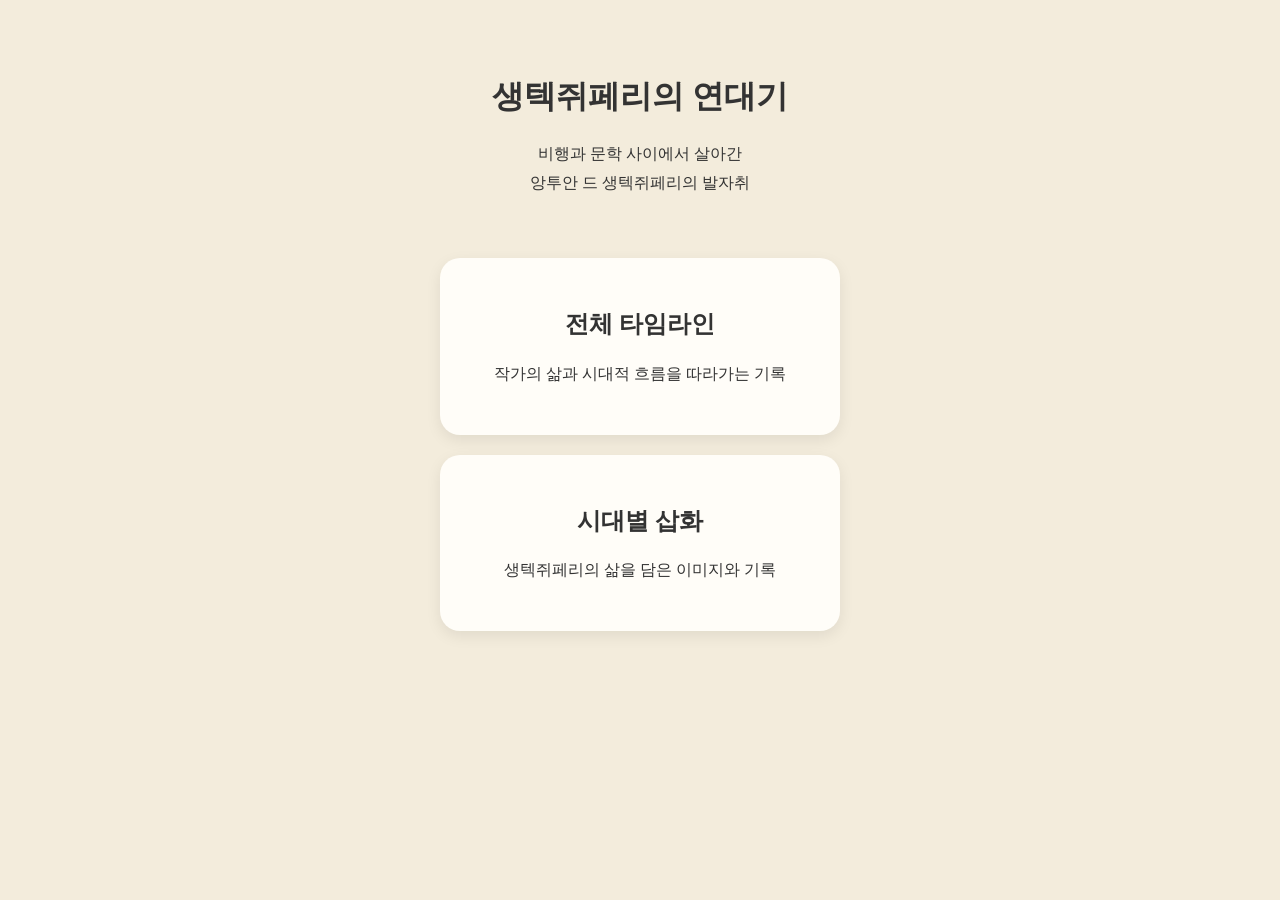
==== index.html @ 115aeea3 "Add files via upload" ====
<!DOCTYPE html>
<html lang="ko">

<head>
<meta charset="UTF-8">
<title>생텍쥐페리의 연대기</title>
<link rel="stylesheet" href="style.css">
</head>

<body>


<header class="main-header">

<h1>생텍쥐페리의 연대기</h1>

<p>
비행과 문학 사이에서 살아간<br>
앙투안 드 생텍쥐페리의 발자취
</p>

</header>



<main>


<div class="menu" onclick="openPage('timeline')">

<h2>전체 타임라인</h2>

<p>
작가의 삶과 시대적 흐름을 따라가는 기록
</p>

</div>



<div class="menu" onclick="openPage('illustration')">

<h2>시대별 삽화</h2>

<p>
생텍쥐페리의 삶을 담은 이미지와 기록
</p>

</div>


</main>



<script src="script.js"></script>

</body>

</html>
---- style.css ----
body{

margin:0;

padding:25px 20px;

background:#f3ecdc;

font-family:"Noto Serif KR", serif;

text-align:center;

color:#333;

}



/* 첫 화면 */

.main-header{

margin-top:50px;

margin-bottom:60px;

}



h1{

font-size:32px;

}



p{

line-height:1.8;

}



.menu{

background:#fffdf8;

max-width:360px;

margin:20px auto;

padding:30px 20px;

border-radius:20px;

box-shadow:0 5px 15px rgba(0,0,0,0.08);

}



/* 돌아가기 */

.back-button{

display:inline-block;

padding:12px 30px;

margin-bottom:35px;

background:#fffdf8;

color:#333;

text-decoration:none;

border-radius:30px;

font-size:15px;

box-shadow:0 4px 12px rgba(0,0,0,0.08);

}



/* 타임라인 */

.page-title{

margin-bottom:40px;

}



.timeline{

max-width:650px;

margin:auto;

}



.event{

background:#fffdf8;

padding:25px;

margin:25px 0;

border-radius:18px;

text-align:left;

box-shadow:0 4px 12px rgba(0,0,0,0.07);

}



.event span{

font-size:14px;

color:#888;

}



.event h2{

margin:10px 0;

}



/* 삽화 */

.gallery{

display:grid;

grid-template-columns:repeat(2,1fr);

gap:15px;

}



.image-box{

aspect-ratio:1/1;

background:#ddd;

border-radius:15px;

display:flex;

justify-content:center;

align-items:center;

font-size:14px;

color:#777;

}



section{

margin:50px 0;

}



.description{

color:#666;

}



@media(max-width:500px){

h1{

font-size:26px;

}


.event{

padding:20px;

}


.gallery{

gap:12px;

}

}
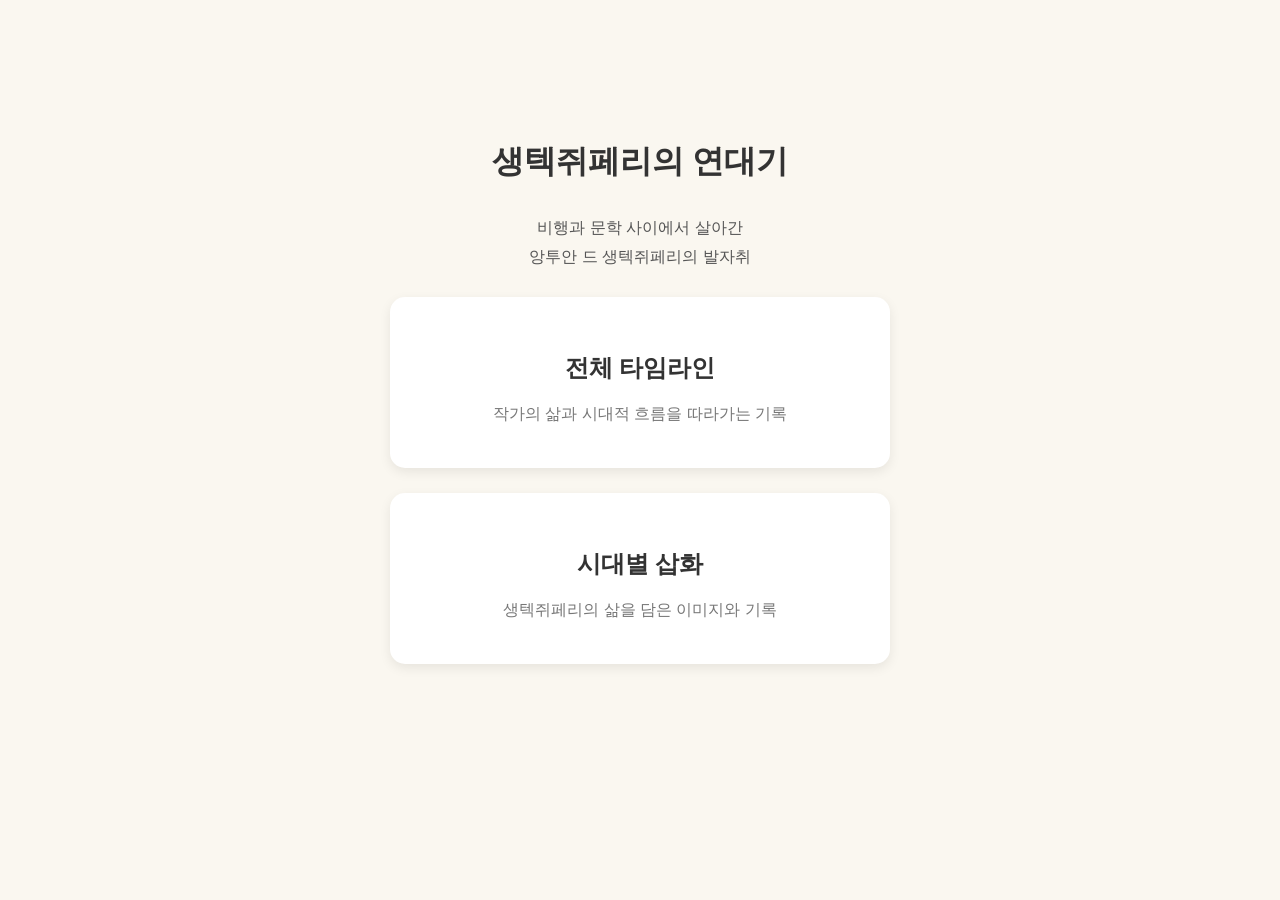
==== commit 8044f000: "Add files via upload" ====
--- a/index.html
+++ b/index.html
@@ -2,58 +2,67 @@
 <html lang="ko">
 
 <head>
+
 <meta charset="UTF-8">
+<meta name="viewport" content="width=device-width, initial-scale=1.0">
+
 <title>생텍쥐페리의 연대기</title>
+
 <link rel="stylesheet" href="style.css">
+
 </head>
+
 
 <body>
 
 
-<header class="main-header">
+<div class="main">
 
-<h1>생텍쥐페리의 연대기</h1>
 
-<p>
+<h1>
+생텍쥐페리의 연대기
+</h1>
+
+
+<p class="intro">
 비행과 문학 사이에서 살아간<br>
 앙투안 드 생텍쥐페리의 발자취
 </p>
 
-</header>
 
 
+<a href="timeline.html" class="home-card">
 
-<main>
-
-
-<div class="menu" onclick="openPage('timeline')">
-
-<h2>전체 타임라인</h2>
+<h2>
+전체 타임라인
+</h2>
 
 <p>
 작가의 삶과 시대적 흐름을 따라가는 기록
 </p>
 
-</div>
+</a>
 
 
 
-<div class="menu" onclick="openPage('illustration')">
 
-<h2>시대별 삽화</h2>
+<a href="illustration.html" class="home-card">
+
+<h2>
+시대별 삽화
+</h2>
 
 <p>
 생텍쥐페리의 삶을 담은 이미지와 기록
 </p>
 
+</a>
+
+
+
 </div>
 
 
-</main>
-
-
-
-<script src="script.js"></script>
 
 </body>
 
--- a/style.css
+++ b/style.css
@@ -1,221 +1,391 @@
-body{
-
-margin:0;
-
-padding:25px 20px;
-
-background:#f3ecdc;
-
-font-family:"Noto Serif KR", serif;
-
-text-align:center;
-
-color:#333;
-
-}
-
-
-
-/* 첫 화면 */
-
-.main-header{
-
-margin-top:50px;
-
-margin-bottom:60px;
-
-}
-
-
-
-h1{
-
-font-size:32px;
-
-}
-
-
-
-p{
-
-line-height:1.8;
-
-}
-
-
-
-.menu{
-
-background:#fffdf8;
-
-max-width:360px;
-
-margin:20px auto;
-
-padding:30px 20px;
-
-border-radius:20px;
-
-box-shadow:0 5px 15px rgba(0,0,0,0.08);
-
-}
-
-
-
-/* 돌아가기 */
-
-.back-button{
-
-display:inline-block;
-
-padding:12px 30px;
-
-margin-bottom:35px;
-
-background:#fffdf8;
-
-color:#333;
-
-text-decoration:none;
-
-border-radius:30px;
-
-font-size:15px;
-
-box-shadow:0 4px 12px rgba(0,0,0,0.08);
-
-}
+* {
+    box-sizing: border-box;
+}
+
+
+body {
+    margin: 0;
+    padding: 20px;
+    font-family: sans-serif;
+    background: #faf7f0;
+    color: #333;
+}
+
+
+h1 {
+    text-align: center;
+    margin-top: 20px;
+}
+
+
+h2 {
+    margin-top: 30px;
+}
+
+
+p {
+    line-height: 1.7;
+}
+
+
+
+.main {
+    text-align: center;
+    padding-top: 100px;
+}
+
+
+.subtitle {
+    color: #777;
+}
+
+
+
+
+.menu {
+    margin-top: 50px;
+    display: flex;
+    flex-direction: column;
+    gap: 20px;
+    align-items: center;
+}
+
+
+
+.menu-button,
+.small-button,
+.back-button {
+
+    text-decoration: none;
+    color: white;
+    background: #333;
+    padding: 12px 24px;
+    border-radius: 30px;
+    display: inline-block;
+
+}
+
+
+
+.menu-button:hover,
+.small-button:hover,
+.back-button:hover {
+
+    opacity: 0.7;
+
+}
+
+
+
+
+.page-header {
+
+    text-align: center;
+    margin-bottom: 40px;
+
+}
+
+
 
 
 
 /* 타임라인 */
 
-.page-title{
-
-margin-bottom:40px;
-
-}
-
-
-
-.timeline{
-
-max-width:650px;
-
-margin:auto;
-
-}
-
-
-
-.event{
-
-background:#fffdf8;
-
-padding:25px;
-
-margin:25px 0;
-
-border-radius:18px;
-
-text-align:left;
-
-box-shadow:0 4px 12px rgba(0,0,0,0.07);
-
-}
-
-
-
-.event span{
-
-font-size:14px;
-
-color:#888;
-
-}
-
-
-
-.event h2{
-
-margin:10px 0;
-
-}
+.timeline {
+
+    position: relative;
+    max-width: 600px;
+    margin: auto;
+    padding-left: 40px;
+
+}
+
+
+
+.timeline::before {
+
+    content: "";
+    position: absolute;
+    left: 15px;
+    top: 0;
+    width: 2px;
+    height: 100%;
+    background: #555;
+
+}
+
+
+
+.event {
+
+    position: relative;
+    margin-bottom: 50px;
+
+}
+
+
+
+.dot {
+
+    position: absolute;
+    left: -33px;
+    top: 5px;
+
+    width: 16px;
+    height: 16px;
+
+    background: #333;
+    border-radius: 50%;
+
+}
+
+
+
+
+.event h2 {
+
+    margin: 0;
+
+}
+
+
+
+
+.small-button {
+
+    margin-top: 15px;
+    font-size: 14px;
+
+}
+
 
 
 
 /* 삽화 */
 
-.gallery{
-
-display:grid;
-
-grid-template-columns:repeat(2,1fr);
-
-gap:15px;
-
-}
-
-
-
-.image-box{
-
-aspect-ratio:1/1;
-
-background:#ddd;
-
-border-radius:15px;
-
-display:flex;
-
-justify-content:center;
-
-align-items:center;
-
-font-size:14px;
-
-color:#777;
-
-}
-
-
-
-section{
-
-margin:50px 0;
-
-}
-
-
-
-.description{
-
-color:#666;
-
-}
-
-
-
-@media(max-width:500px){
-
-h1{
-
-font-size:26px;
-
-}
-
-
-.event{
-
-padding:20px;
-
-}
-
-
-.gallery{
-
-gap:12px;
-
-}
-
+.category {
+
+    margin-bottom: 70px;
+
+}
+
+
+
+.category-text {
+
+    color: #777;
+
+}
+
+
+
+.gallery {
+
+    display: grid;
+    grid-template-columns: repeat(2, 1fr);
+    gap: 15px;
+
+}
+
+
+
+
+.card {
+
+    cursor: pointer;
+
+}
+
+
+
+
+.image-box {
+
+    height: 150px;
+
+    background: #ddd;
+
+    display: flex;
+    justify-content: center;
+    align-items: center;
+
+    border-radius: 15px;
+
+    color: #666;
+
+}
+
+
+
+
+.description {
+
+    position: fixed;
+
+    bottom: 20px;
+
+    left: 20px;
+    right: 20px;
+
+    background: white;
+
+    padding: 20px;
+
+    border-radius: 15px;
+
+    box-shadow: 0 5px 20px rgba(0,0,0,0.15);
+
+    display: none;
+
+}
+
+
+
+
+.description.show {
+
+    display: block;
+
+}
+
+
+
+
+.back-button {
+
+    display: block;
+
+    width: fit-content;
+
+    margin: 50px auto;
+
+}
+
+
+
+
+@media(max-width:600px){
+
+    .gallery{
+
+        grid-template-columns:1fr;
+
+    }
+
+}
+.intro {
+    text-align: center;
+    line-height: 1.8;
+    margin-top: 30px;
+    color: #555;
+}
+
+
+.home-card {
+
+    display:block;
+
+    max-width:500px;
+
+    margin:25px auto;
+
+    padding:25px;
+
+    background:white;
+
+    border-radius:15px;
+
+    text-decoration:none;
+
+    color:#333;
+
+    box-shadow:0 4px 12px rgba(0,0,0,0.08);
+
+}
+
+
+.home-card h2 {
+
+    margin-bottom:10px;
+
+}
+
+
+.home-card p {
+
+    color:#777;
+
+}
+
+
+.home-card:hover {
+
+    transform:translateY(-3px);
+
+}
+.illustration-menu {
+    display: grid;
+    grid-template-columns: repeat(2, 1fr);
+    gap: 12px;
+    max-width: 500px;
+    margin: 30px auto 50px;
+}
+
+.illustration-menu a {
+    background: white;
+    color: #333;
+    text-decoration: none;
+    text-align: center;
+    padding: 16px 10px;
+    border-radius: 15px;
+    box-shadow: 0 4px 12px rgba(0,0,0,0.08);
+}
+
+.illustration-menu a:hover {
+    opacity: 0.7;
+}
+
+@media (max-width: 600px) {
+    .illustration-menu {
+        grid-template-columns: 1fr;
+    }
+}
+.illustration-menu {
+    display: grid;
+    grid-template-columns: repeat(2, 1fr);
+    gap: 12px;
+    max-width: 500px;
+    margin: 30px auto 50px;
+}
+
+.illustration-menu button {
+    border: none;
+    background: white;
+    color: #333;
+    padding: 16px 10px;
+    border-radius: 15px;
+    font-size: 16px;
+    cursor: pointer;
+    box-shadow: 0 4px 12px rgba(0,0,0,0.08);
+}
+
+.illustration-menu button:hover {
+    opacity: 0.7;
+}
+
+.category {
+    display: none;
+}
+
+@media (max-width: 600px) {
+
+    .illustration-menu {
+        grid-template-columns: 1fr;
+    }
+
+}
+.back-button {
+    background: white;
+    color: #333;
+    border: 1px solid #ddd;
 }
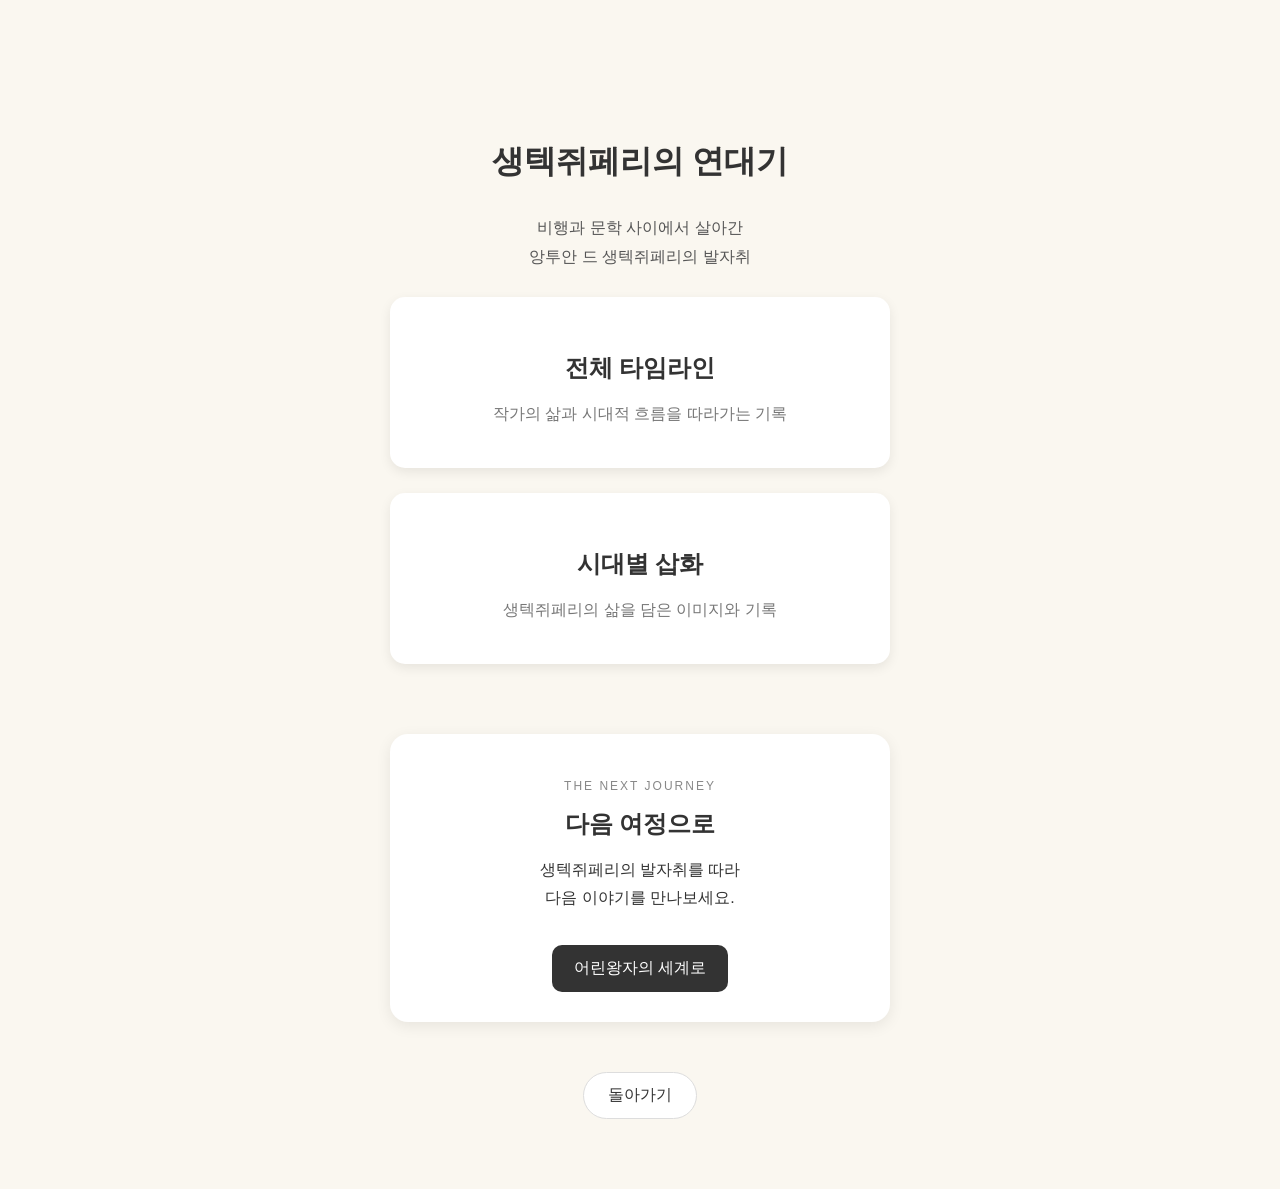
==== commit 37212f05: "Add files via upload" ====
--- a/index.html
+++ b/index.html
@@ -66,4 +66,32 @@
 
 </body>
 
+</html>
+
+<div class="next-journey-card">
+
+    <p>THE NEXT JOURNEY</p>
+
+    <h2>다음 여정으로</h2>
+
+    <p>
+        생텍쥐페리의 발자취를 따라<br>
+        다음 이야기를 만나보세요.
+    </p>
+
+    <a href="next.html">
+        어린왕자의 세계로
+    </a>
+
+</div>
+
+
+
+<a href="index.html" class="back-button">
+돌아가기
+</a>
+
+
+
+</body>
 </html>
--- a/style.css
+++ b/style.css
@@ -388,4 +388,92 @@
     background: white;
     color: #333;
     border: 1px solid #ddd;
+}
+
+.next-journey-card {
+    max-width: 500px;
+    margin: 70px auto 40px;
+    padding: 30px 25px;
+    text-align: center;
+    background: white;
+    border-radius: 18px;
+    box-shadow: 0 4px 15px rgba(0,0,0,0.08);
+}
+
+.next-journey-card p:first-child {
+    font-size: 12px;
+    letter-spacing: 2px;
+    color: #888;
+}
+
+.next-journey-card h2 {
+    margin: 10px 0;
+}
+
+.next-journey-card a {
+    display: inline-block;
+    margin-top: 18px;
+    padding: 13px 22px;
+    background: #333;
+    color: white;
+    text-decoration: none;
+    border-radius: 10px;
+}
+
+
+.next-page {
+    max-width: 600px;
+    margin: 0 auto;
+    padding: 70px 20px;
+    text-align: center;
+}
+
+.next-label {
+    font-size: 12px;
+    letter-spacing: 3px;
+    color: #888;
+}
+
+.next-page h1 {
+    margin-top: 15px;
+}
+
+.next-intro {
+    margin-top: 25px;
+    line-height: 1.9;
+    color: #666;
+}
+
+
+.next-card {
+    margin: 45px auto 30px;
+    padding: 35px 25px;
+    background: white;
+    border-radius: 20px;
+    box-shadow: 0 5px 18px rgba(0,0,0,0.08);
+}
+
+.rose-symbol {
+    font-size: 38px;
+    margin-bottom: 15px;
+}
+
+.next-card h2 {
+    margin-bottom: 20px;
+}
+
+.next-card p {
+    line-height: 1.8;
+}
+
+.next-guide {
+    margin-top: 20px;
+    color: #777;
+    font-size: 14px;
+}
+
+.next-message {
+    margin: 35px 0;
+    line-height: 1.8;
+    color: #777;
 }
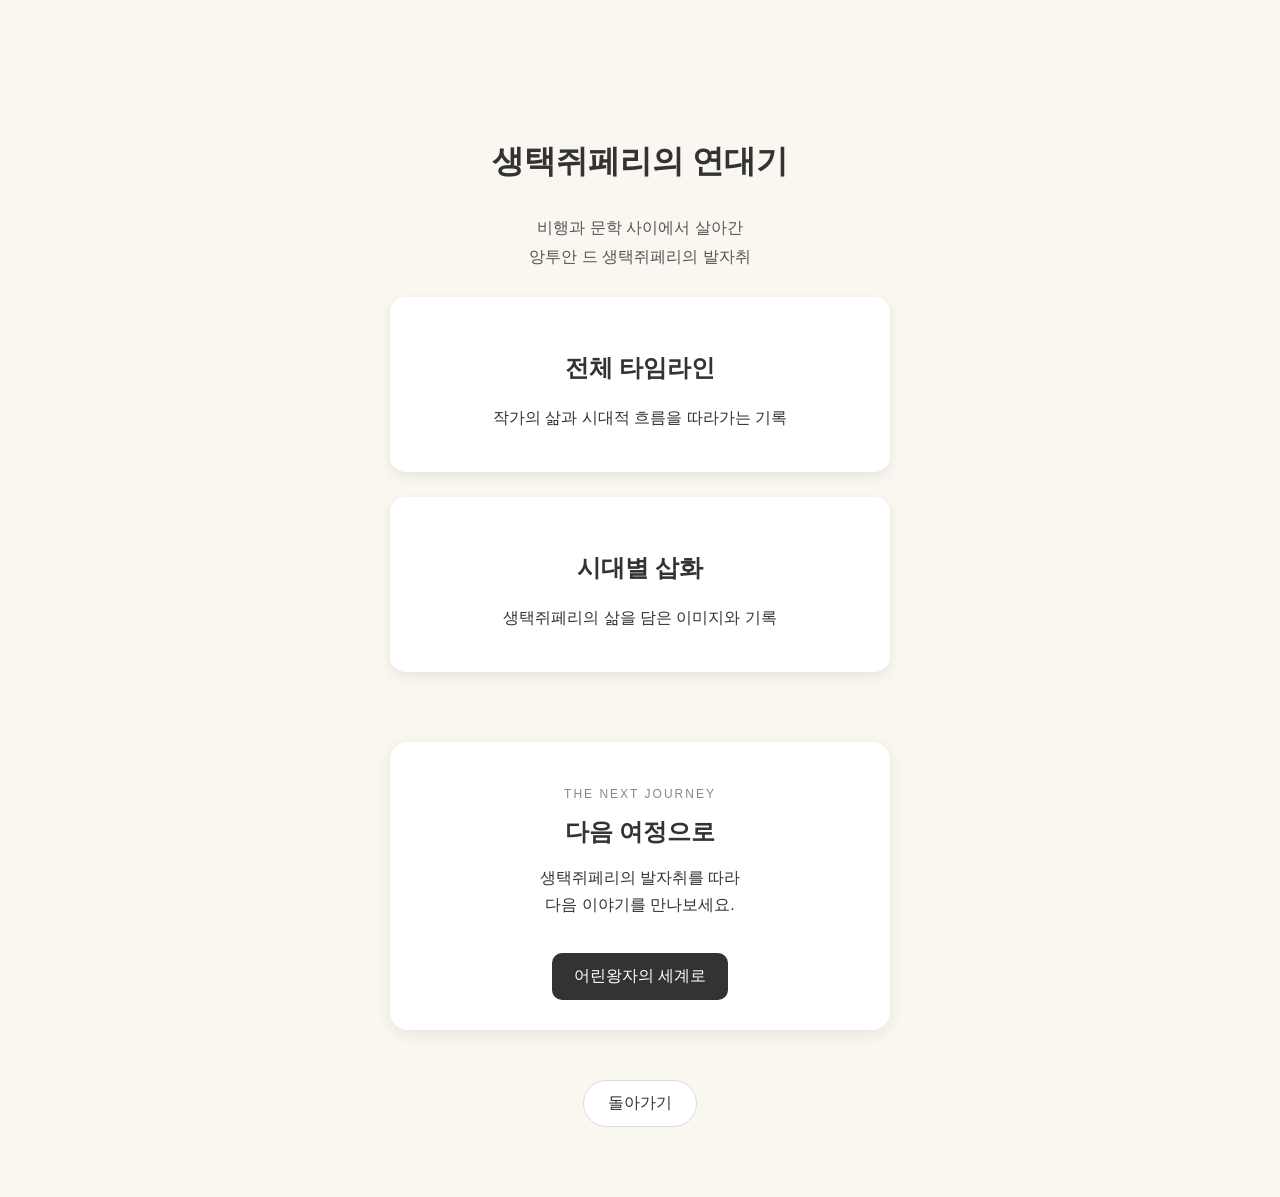
==== commit 164c8d71: "Update index.html 택으로 수정" ====
--- a/index.html
+++ b/index.html
@@ -6,7 +6,7 @@
 <meta charset="UTF-8">
 <meta name="viewport" content="width=device-width, initial-scale=1.0">
 
-<title>생텍쥐페리의 연대기</title>
+<title>생택쥐페리의 연대기</title>
 
 <link rel="stylesheet" href="style.css">
 
@@ -20,13 +20,13 @@
 
 
 <h1>
-생텍쥐페리의 연대기
+생택쥐페리의 연대기
 </h1>
 
 
 <p class="intro">
 비행과 문학 사이에서 살아간<br>
-앙투안 드 생텍쥐페리의 발자취
+앙투안 드 생택쥐페리의 발자취
 </p>
 
 
@@ -53,7 +53,7 @@
 </h2>
 
 <p>
-생텍쥐페리의 삶을 담은 이미지와 기록
+생택쥐페리의 삶을 담은 이미지와 기록
 </p>
 
 </a>
@@ -75,7 +75,7 @@
     <h2>다음 여정으로</h2>
 
     <p>
-        생텍쥐페리의 발자취를 따라<br>
+        생택쥐페리의 발자취를 따라<br>
         다음 이야기를 만나보세요.
     </p>
 
@@ -94,4 +94,4 @@
 
 
 </body>
-</html>+</html>
--- a/style.css
+++ b/style.css
@@ -273,6 +273,7 @@
     }
 
 }
+
 .intro {
     text-align: center;
     line-height: 1.8;
@@ -281,6 +282,43 @@
 }
 
 
+.menu-section {
+
+    display: block;
+    text-decoration: none;
+    color: #333;
+
+    padding: 25px;
+
+    margin: 20px auto;
+
+    max-width: 500px;
+
+    border-bottom: 1px solid #ccc;
+
+}
+
+
+.menu-section h2 {
+
+    margin-bottom: 10px;
+
+}
+
+
+.menu-section p {
+
+    color: #777;
+
+}
+
+
+.menu-section:hover {
+
+    opacity: 0.6;
+
+}
+
 .home-card {
 
     display:block;
@@ -304,25 +342,12 @@
 }
 
 
-.home-card h2 {
-
-    margin-bottom:10px;
-
-}
-
-
-.home-card p {
-
-    color:#777;
-
-}
-
-
 .home-card:hover {
 
     transform:translateY(-3px);
 
 }
+
 .illustration-menu {
     display: grid;
     grid-template-columns: repeat(2, 1fr);
@@ -350,6 +375,102 @@
         grid-template-columns: 1fr;
     }
 }
+
+.back-button {
+    background: white;
+    color: #333;
+    border: 1px solid #ddd;
+}
+
+
+.next-journey-card {
+    max-width: 500px;
+    margin: 70px auto 40px;
+    padding: 30px 25px;
+    text-align: center;
+    background: white;
+    border-radius: 18px;
+    box-shadow: 0 4px 15px rgba(0,0,0,0.08);
+}
+
+.next-journey-card p:first-child {
+    font-size: 12px;
+    letter-spacing: 2px;
+    color: #888;
+}
+
+.next-journey-card h2 {
+    margin: 10px 0;
+}
+
+.next-journey-card a {
+    display: inline-block;
+    margin-top: 18px;
+    padding: 13px 22px;
+    background: #333;
+    color: white;
+    text-decoration: none;
+    border-radius: 10px;
+}
+
+
+.next-page {
+    max-width: 600px;
+    margin: 0 auto;
+    padding: 70px 20px;
+    text-align: center;
+}
+
+.next-label {
+    font-size: 12px;
+    letter-spacing: 3px;
+    color: #888;
+}
+
+.next-page h1 {
+    margin-top: 15px;
+}
+
+.next-intro {
+    margin-top: 25px;
+    line-height: 1.9;
+    color: #666;
+}
+
+
+.next-card {
+    margin: 45px auto 30px;
+    padding: 35px 25px;
+    background: white;
+    border-radius: 20px;
+    box-shadow: 0 5px 18px rgba(0,0,0,0.08);
+}
+
+.rose-symbol {
+    font-size: 38px;
+    margin-bottom: 15px;
+}
+
+.next-card h2 {
+    margin-bottom: 20px;
+}
+
+.next-card p {
+    line-height: 1.8;
+}
+
+.next-guide {
+    margin-top: 20px;
+    color: #777;
+    font-size: 14px;
+}
+
+.next-message {
+    margin: 35px 0;
+    line-height: 1.8;
+    color: #777;
+}
+
 .illustration-menu {
     display: grid;
     grid-template-columns: repeat(2, 1fr);
@@ -383,97 +504,4 @@
         grid-template-columns: 1fr;
     }
 
-}
-.back-button {
-    background: white;
-    color: #333;
-    border: 1px solid #ddd;
-}
-
-.next-journey-card {
-    max-width: 500px;
-    margin: 70px auto 40px;
-    padding: 30px 25px;
-    text-align: center;
-    background: white;
-    border-radius: 18px;
-    box-shadow: 0 4px 15px rgba(0,0,0,0.08);
-}
-
-.next-journey-card p:first-child {
-    font-size: 12px;
-    letter-spacing: 2px;
-    color: #888;
-}
-
-.next-journey-card h2 {
-    margin: 10px 0;
-}
-
-.next-journey-card a {
-    display: inline-block;
-    margin-top: 18px;
-    padding: 13px 22px;
-    background: #333;
-    color: white;
-    text-decoration: none;
-    border-radius: 10px;
-}
-
-
-.next-page {
-    max-width: 600px;
-    margin: 0 auto;
-    padding: 70px 20px;
-    text-align: center;
-}
-
-.next-label {
-    font-size: 12px;
-    letter-spacing: 3px;
-    color: #888;
-}
-
-.next-page h1 {
-    margin-top: 15px;
-}
-
-.next-intro {
-    margin-top: 25px;
-    line-height: 1.9;
-    color: #666;
-}
-
-
-.next-card {
-    margin: 45px auto 30px;
-    padding: 35px 25px;
-    background: white;
-    border-radius: 20px;
-    box-shadow: 0 5px 18px rgba(0,0,0,0.08);
-}
-
-.rose-symbol {
-    font-size: 38px;
-    margin-bottom: 15px;
-}
-
-.next-card h2 {
-    margin-bottom: 20px;
-}
-
-.next-card p {
-    line-height: 1.8;
-}
-
-.next-guide {
-    margin-top: 20px;
-    color: #777;
-    font-size: 14px;
-}
-
-.next-message {
-    margin: 35px 0;
-    line-height: 1.8;
-    color: #777;
 }
